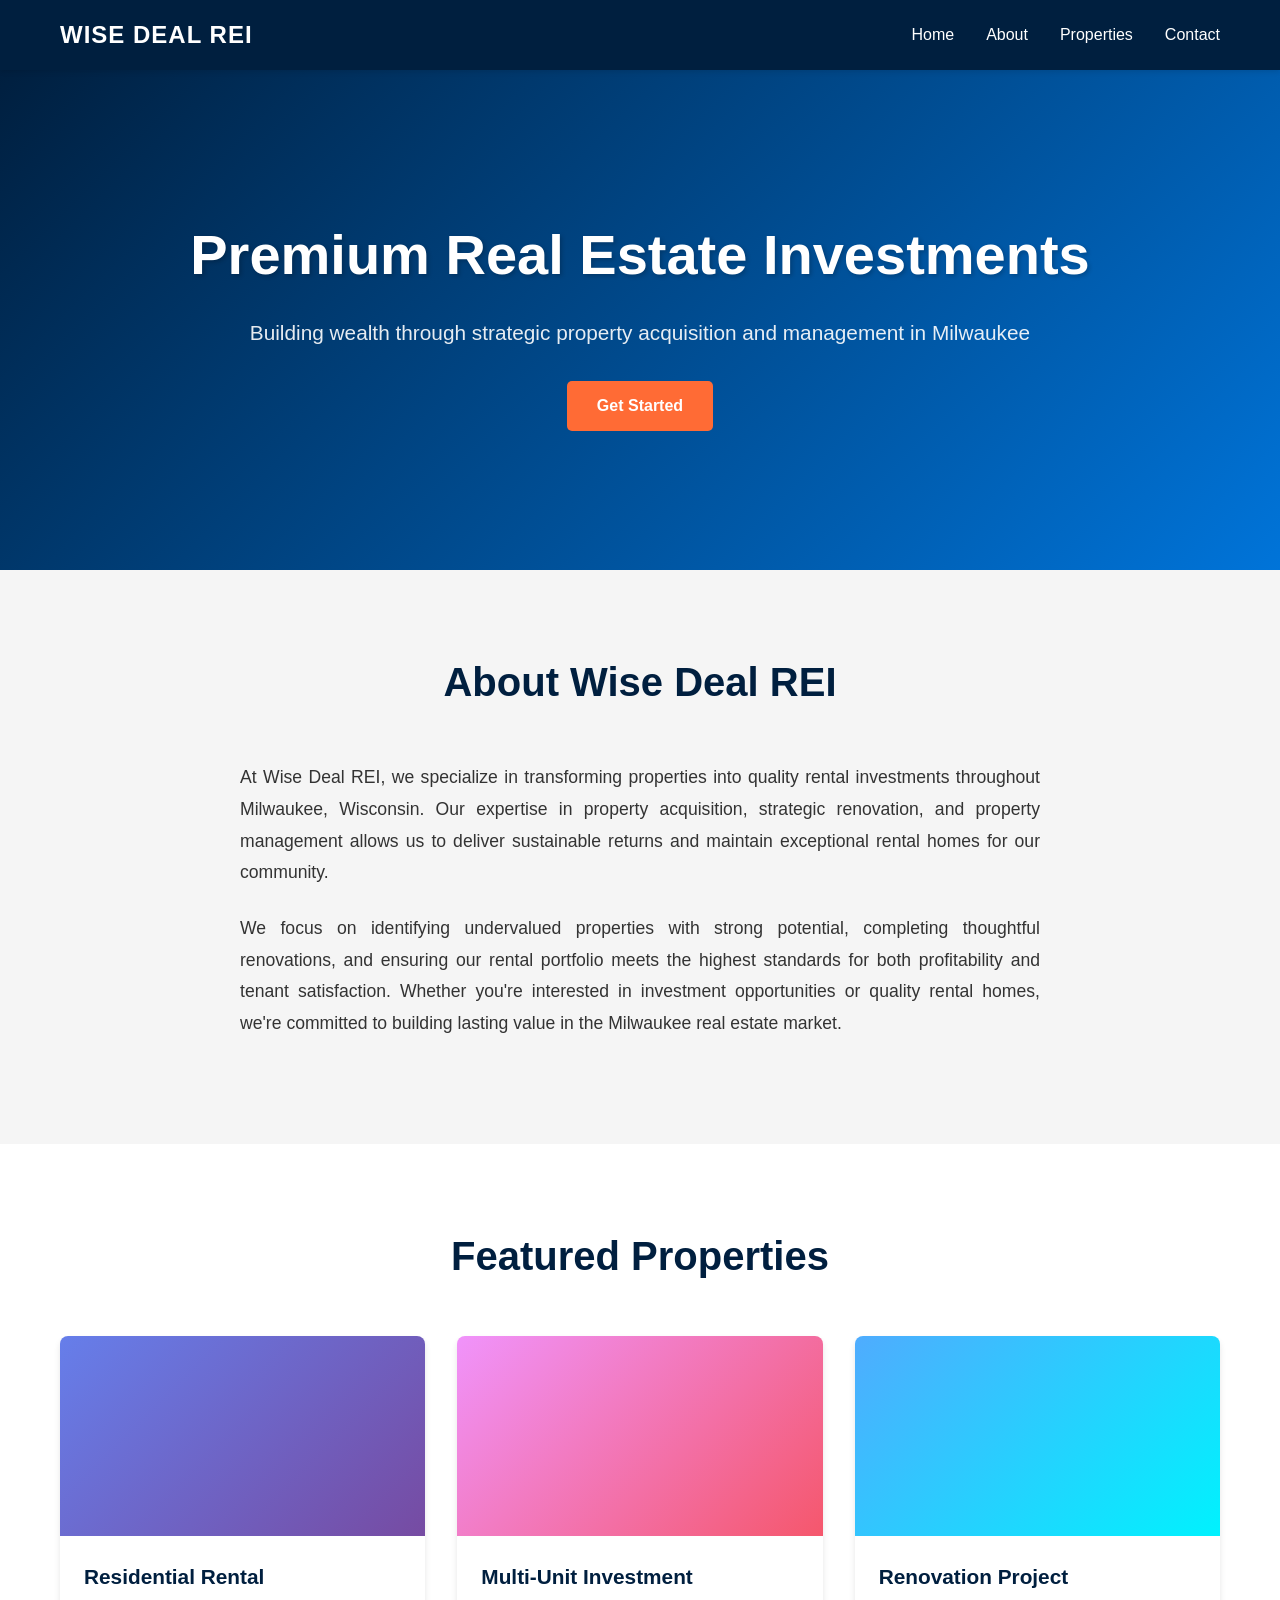
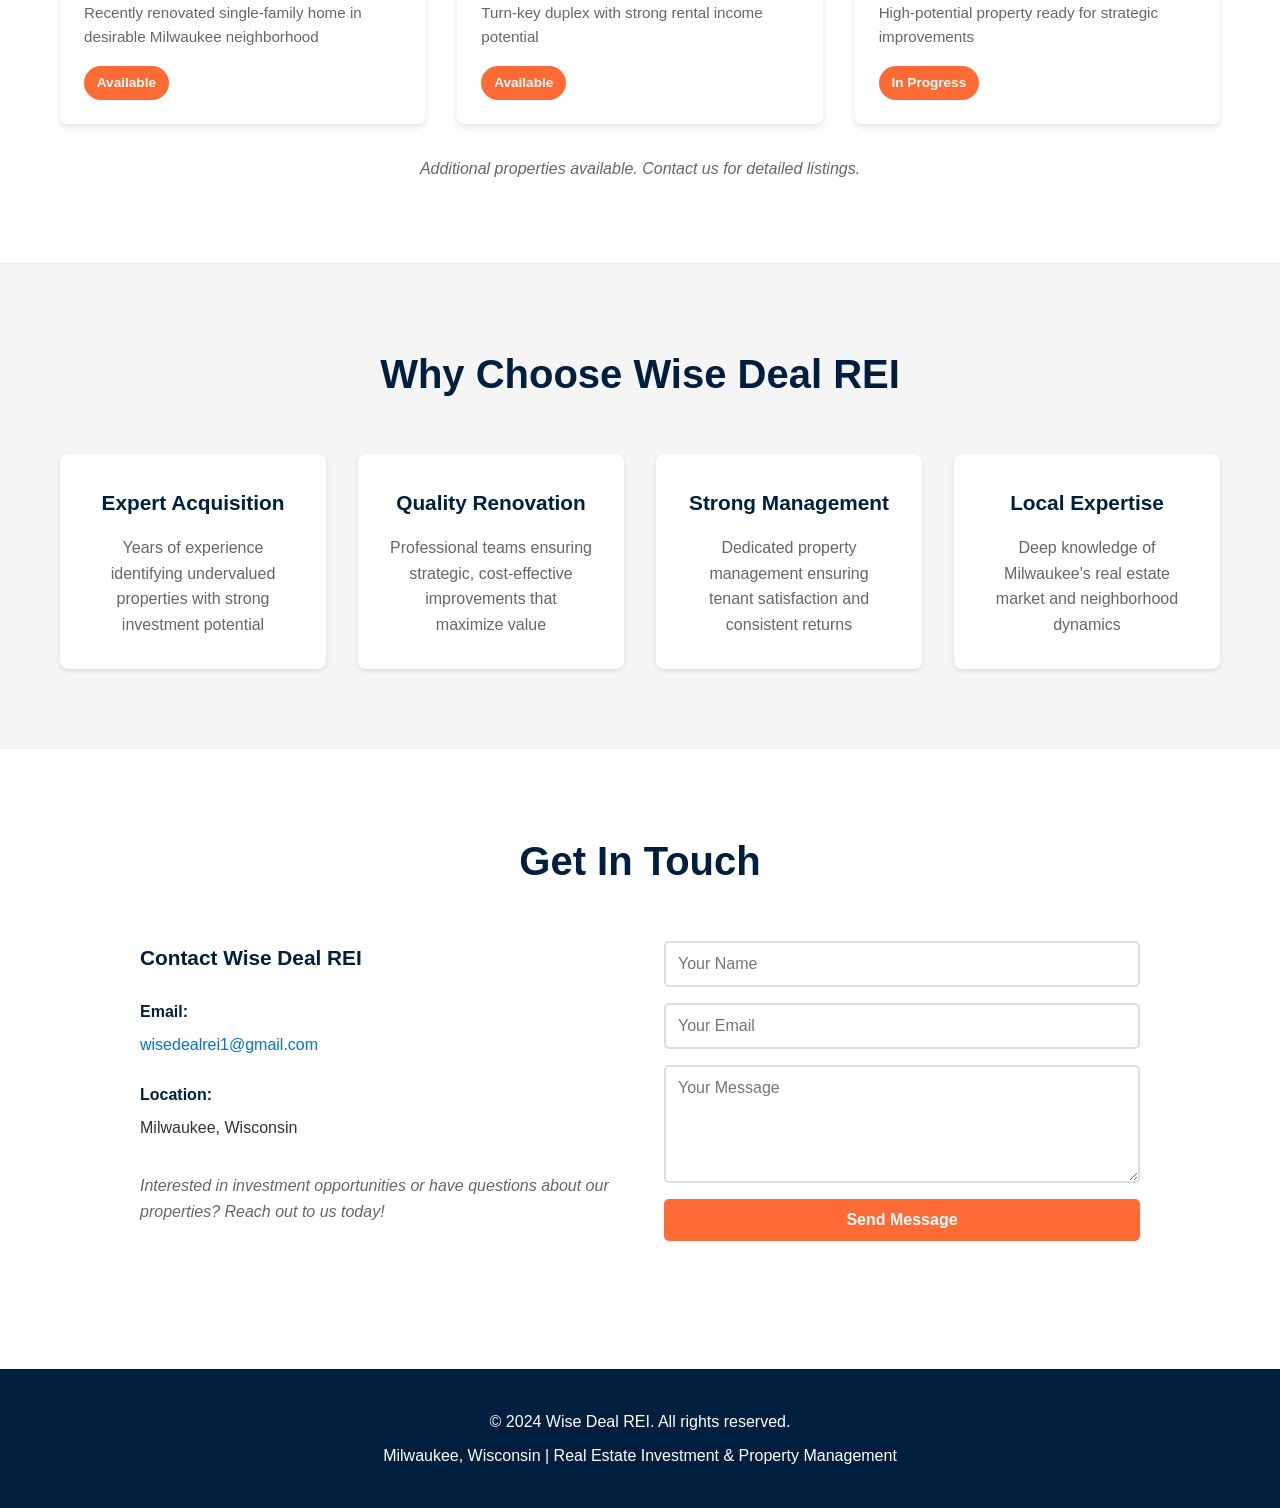
==== index.html @ 5db67309 "Add files via upload" ====
<!DOCTYPE html>
<html lang="en">
<head>
    <meta charset="UTF-8">
    <meta name="viewport" content="width=device-width, initial-scale=1.0">
    <meta name="description" content="Wise Deal REI - Real Estate Investment Properties in Milwaukee, Wisconsin">
    <title>Wise Deal REI | Milwaukee Real Estate Investments</title>
    <link rel="stylesheet" href="styles.css">
</head>
<body>
    <!-- Navigation -->
    <nav class="navbar">
        <div class="container">
            <div class="logo">WISE DEAL REI</div>
            <ul class="nav-links">
                <li><a href="#home">Home</a></li>
                <li><a href="#about">About</a></li>
                <li><a href="#properties">Properties</a></li>
                <li><a href="#contact">Contact</a></li>
            </ul>
        </div>
    </nav>

    <!-- Hero Section -->
    <section id="home" class="hero">
        <div class="hero-content">
            <h1>Premium Real Estate Investments</h1>
            <p>Building wealth through strategic property acquisition and management in Milwaukee</p>
            <a href="#contact" class="btn btn-primary">Get Started</a>
        </div>
    </section>

    <!-- About Section -->
    <section id="about" class="about">
        <div class="container">
            <h2>About Wise Deal REI</h2>
            <div class="about-content">
                <p>At Wise Deal REI, we specialize in transforming properties into quality rental investments throughout Milwaukee, Wisconsin. Our expertise in property acquisition, strategic renovation, and property management allows us to deliver sustainable returns and maintain exceptional rental homes for our community.</p>
                <p>We focus on identifying undervalued properties with strong potential, completing thoughtful renovations, and ensuring our rental portfolio meets the highest standards for both profitability and tenant satisfaction. Whether you're interested in investment opportunities or quality rental homes, we're committed to building lasting value in the Milwaukee real estate market.</p>
            </div>
        </div>
    </section>

    <!-- Properties Section -->
    <section id="properties" class="properties">
        <div class="container">
            <h2>Featured Properties</h2>
            <div class="properties-grid">
                <div class="property-card">
                    <div class="property-image" style="background: linear-gradient(135deg, #667eea 0%, #764ba2 100%);"></div>
                    <h3>Residential Rental</h3>
                    <p>Recently renovated single-family home in desirable Milwaukee neighborhood</p>
                    <span class="property-status">Available</span>
                </div>
                <div class="property-card">
                    <div class="property-image" style="background: linear-gradient(135deg, #f093fb 0%, #f5576c 100%);"></div>
                    <h3>Multi-Unit Investment</h3>
                    <p>Turn-key duplex with strong rental income potential</p>
                    <span class="property-status">Available</span>
                </div>
                <div class="property-card">
                    <div class="property-image" style="background: linear-gradient(135deg, #4facfe 0%, #00f2fe 100%);"></div>
                    <h3>Renovation Project</h3>
                    <p>High-potential property ready for strategic improvements</p>
                    <span class="property-status">In Progress</span>
                </div>
            </div>
            <p class="properties-note">Additional properties available. Contact us for detailed listings.</p>
        </div>
    </section>

    <!-- Why Choose Us -->
    <section class="why-choose">
        <div class="container">
            <h2>Why Choose Wise Deal REI</h2>
            <div class="features-grid">
                <div class="feature">
                    <h3>Expert Acquisition</h3>
                    <p>Years of experience identifying undervalued properties with strong investment potential</p>
                </div>
                <div class="feature">
                    <h3>Quality Renovation</h3>
                    <p>Professional teams ensuring strategic, cost-effective improvements that maximize value</p>
                </div>
                <div class="feature">
                    <h3>Strong Management</h3>
                    <p>Dedicated property management ensuring tenant satisfaction and consistent returns</p>
                </div>
                <div class="feature">
                    <h3>Local Expertise</h3>
                    <p>Deep knowledge of Milwaukee's real estate market and neighborhood dynamics</p>
                </div>
            </div>
        </div>
    </section>

    <!-- Contact Section -->
    <section id="contact" class="contact">
        <div class="container">
            <h2>Get In Touch</h2>
            <div class="contact-content">
                <div class="contact-info">
                    <h3>Contact Wise Deal REI</h3>
                    <div class="info-item">
                        <strong>Email:</strong>
                        <a href="mailto:wisedealrei1@gmail.com">wisedealrei1@gmail.com</a>
                    </div>
                    <div class="info-item">
                        <strong>Location:</strong>
                        <p>Milwaukee, Wisconsin</p>
                    </div>
                    <p class="contact-message">Interested in investment opportunities or have questions about our properties? Reach out to us today!</p>
                </div>
                <form class="contact-form" action="https://formspree.io/f/xlgqzavk" method="POST">
                    <input type="text" name="name" placeholder="Your Name" required>
                    <input type="email" name="email" placeholder="Your Email" required>
                    <textarea name="message" placeholder="Your Message" rows="5" required></textarea>
                    <button type="submit" class="btn btn-primary">Send Message</button>
                </form>
            </div>
        </div>
    </section>

    <!-- Footer -->
    <footer class="footer">
        <div class="container">
            <p>&copy; 2024 Wise Deal REI. All rights reserved.</p>
            <p>Milwaukee, Wisconsin | Real Estate Investment & Property Management</p>
        </div>
    </footer>

</body>
</html>
---- styles.css ----
* {
    margin: 0;
    padding: 0;
    box-sizing: border-box;
}

:root {
    --primary: #001f3f;
    --secondary: #0074d9;
    --accent: #ff6b35;
    --light: #f5f5f5;
    --text: #333;
    --border: #ddd;
}

body {
    font-family: 'Segoe UI', Tahoma, Geneva, Verdana, sans-serif;
    line-height: 1.6;
    color: var(--text);
    background-color: white;
}

.container {
    max-width: 1200px;
    margin: 0 auto;
    padding: 0 20px;
}

/* Navigation */
.navbar {
    background: var(--primary);
    color: white;
    padding: 1rem 0;
    position: sticky;
    top: 0;
    z-index: 100;
    box-shadow: 0 2px 5px rgba(0,0,0,0.1);
}

.navbar .container {
    display: flex;
    justify-content: space-between;
    align-items: center;
}

.logo {
    font-size: 1.5rem;
    font-weight: bold;
    letter-spacing: 1px;
}

.nav-links {
    display: flex;
    list-style: none;
    gap: 2rem;
}

.nav-links a {
    color: white;
    text-decoration: none;
    transition: color 0.3s;
    font-weight: 500;
}

.nav-links a:hover {
    color: var(--accent);
}

/* Hero Section */
.hero {
    background: linear-gradient(135deg, var(--primary) 0%, var(--secondary) 100%);
    color: white;
    padding: 100px 20px;
    text-align: center;
    min-height: 500px;
    display: flex;
    align-items: center;
    justify-content: center;
}

.hero-content h1 {
    font-size: 3.5rem;
    margin-bottom: 1rem;
    text-shadow: 2px 2px 4px rgba(0,0,0,0.2);
}

.hero-content p {
    font-size: 1.3rem;
    margin-bottom: 2rem;
    opacity: 0.9;
}

/* Buttons */
.btn {
    display: inline-block;
    padding: 12px 30px;
    border-radius: 5px;
    text-decoration: none;
    font-weight: 600;
    transition: all 0.3s;
    border: none;
    cursor: pointer;
    font-size: 1rem;
}

.btn-primary {
    background: var(--accent);
    color: white;
}

.btn-primary:hover {
    background: #ff5a20;
    transform: translateY(-2px);
    box-shadow: 0 5px 15px rgba(255, 107, 53, 0.3);
}

/* About Section */
.about {
    padding: 80px 20px;
    background: var(--light);
}

.about h2 {
    text-align: center;
    font-size: 2.5rem;
    margin-bottom: 3rem;
    color: var(--primary);
}

.about-content {
    max-width: 800px;
    margin: 0 auto;
}

.about-content p {
    font-size: 1.1rem;
    margin-bottom: 1.5rem;
    line-height: 1.8;
    text-align: justify;
}

/* Properties Section */
.properties {
    padding: 80px 20px;
}

.properties h2 {
    text-align: center;
    font-size: 2.5rem;
    margin-bottom: 3rem;
    color: var(--primary);
}

.properties-grid {
    display: grid;
    grid-template-columns: repeat(auto-fit, minmax(300px, 1fr));
    gap: 2rem;
    margin-bottom: 2rem;
}

.property-card {
    background: white;
    border-radius: 8px;
    overflow: hidden;
    box-shadow: 0 4px 6px rgba(0,0,0,0.1);
    transition: transform 0.3s, box-shadow 0.3s;
}

.property-card:hover {
    transform: translateY(-5px);
    box-shadow: 0 8px 15px rgba(0,0,0,0.2);
}

.property-image {
    height: 200px;
    background-size: cover;
    background-position: center;
}

.property-card h3 {
    padding: 1.5rem 1.5rem 0.5rem;
    color: var(--primary);
    font-size: 1.3rem;
}

.property-card p {
    padding: 0 1.5rem 1rem;
    color: #666;
    font-size: 0.95rem;
}

.property-status {
    display: inline-block;
    margin: 0 1.5rem 1.5rem;
    padding: 0.4rem 0.8rem;
    background: var(--accent);
    color: white;
    border-radius: 20px;
    font-size: 0.85rem;
    font-weight: 600;
}

.properties-note {
    text-align: center;
    color: #666;
    font-style: italic;
}

/* Why Choose Us */
.why-choose {
    background: var(--light);
    padding: 80px 20px;
}

.why-choose h2 {
    text-align: center;
    font-size: 2.5rem;
    margin-bottom: 3rem;
    color: var(--primary);
}

.features-grid {
    display: grid;
    grid-template-columns: repeat(auto-fit, minmax(250px, 1fr));
    gap: 2rem;
}

.feature {
    background: white;
    padding: 2rem;
    border-radius: 8px;
    box-shadow: 0 2px 4px rgba(0,0,0,0.1);
    text-align: center;
}

.feature h3 {
    color: var(--primary);
    margin-bottom: 1rem;
    font-size: 1.3rem;
}

.feature p {
    color: #666;
    line-height: 1.6;
}

/* Contact Section */
.contact {
    padding: 80px 20px;
}

.contact h2 {
    text-align: center;
    font-size: 2.5rem;
    margin-bottom: 3rem;
    color: var(--primary);
}

.contact-content {
    display: grid;
    grid-template-columns: 1fr 1fr;
    gap: 3rem;
    max-width: 1000px;
    margin: 0 auto;
}

.contact-info h3 {
    color: var(--primary);
    margin-bottom: 1.5rem;
    font-size: 1.3rem;
}

.info-item {
    margin-bottom: 1.5rem;
}

.info-item strong {
    color: var(--primary);
    display: block;
    margin-bottom: 0.5rem;
}

.info-item a {
    color: var(--secondary);
    text-decoration: none;
}

.info-item a:hover {
    text-decoration: underline;
}

.contact-message {
    margin-top: 2rem;
    color: #666;
    font-style: italic;
}

.contact-form {
    display: flex;
    flex-direction: column;
    gap: 1rem;
}

.contact-form input,
.contact-form textarea {
    padding: 12px;
    border: 2px solid var(--border);
    border-radius: 5px;
    font-family: inherit;
    font-size: 1rem;
    transition: border-color 0.3s;
}

.contact-form input:focus,
.contact-form textarea:focus {
    outline: none;
    border-color: var(--secondary);
    box-shadow: 0 0 5px rgba(0, 116, 217, 0.2);
}

/* Footer */
.footer {
    background: var(--primary);
    color: white;
    text-align: center;
    padding: 2rem 20px;
    margin-top: 3rem;
}

.footer p {
    margin: 0.5rem 0;
}

/* Responsive */
@media (max-width: 768px) {
    .nav-links {
        gap: 1rem;
        font-size: 0.9rem;
    }

    .hero-content h1 {
        font-size: 2rem;
    }

    .hero-content p {
        font-size: 1rem;
    }

    .about h2,
    .properties h2,
    .why-choose h2,
    .contact h2 {
        font-size: 1.8rem;
    }

    .contact-content {
        grid-template-columns: 1fr;
    }

    .properties-grid {
        grid-template-columns: 1fr;
    }
}

@media (max-width: 480px) {
    .navbar .container {
        flex-direction: column;
        gap: 1rem;
    }

    .nav-links {
        gap: 0.5rem;
        flex-wrap: wrap;
        justify-content: center;
    }

    .hero {
        padding: 50px 20px;
        min-height: auto;
    }

    .hero-content h1 {
        font-size: 1.5rem;
    }
}
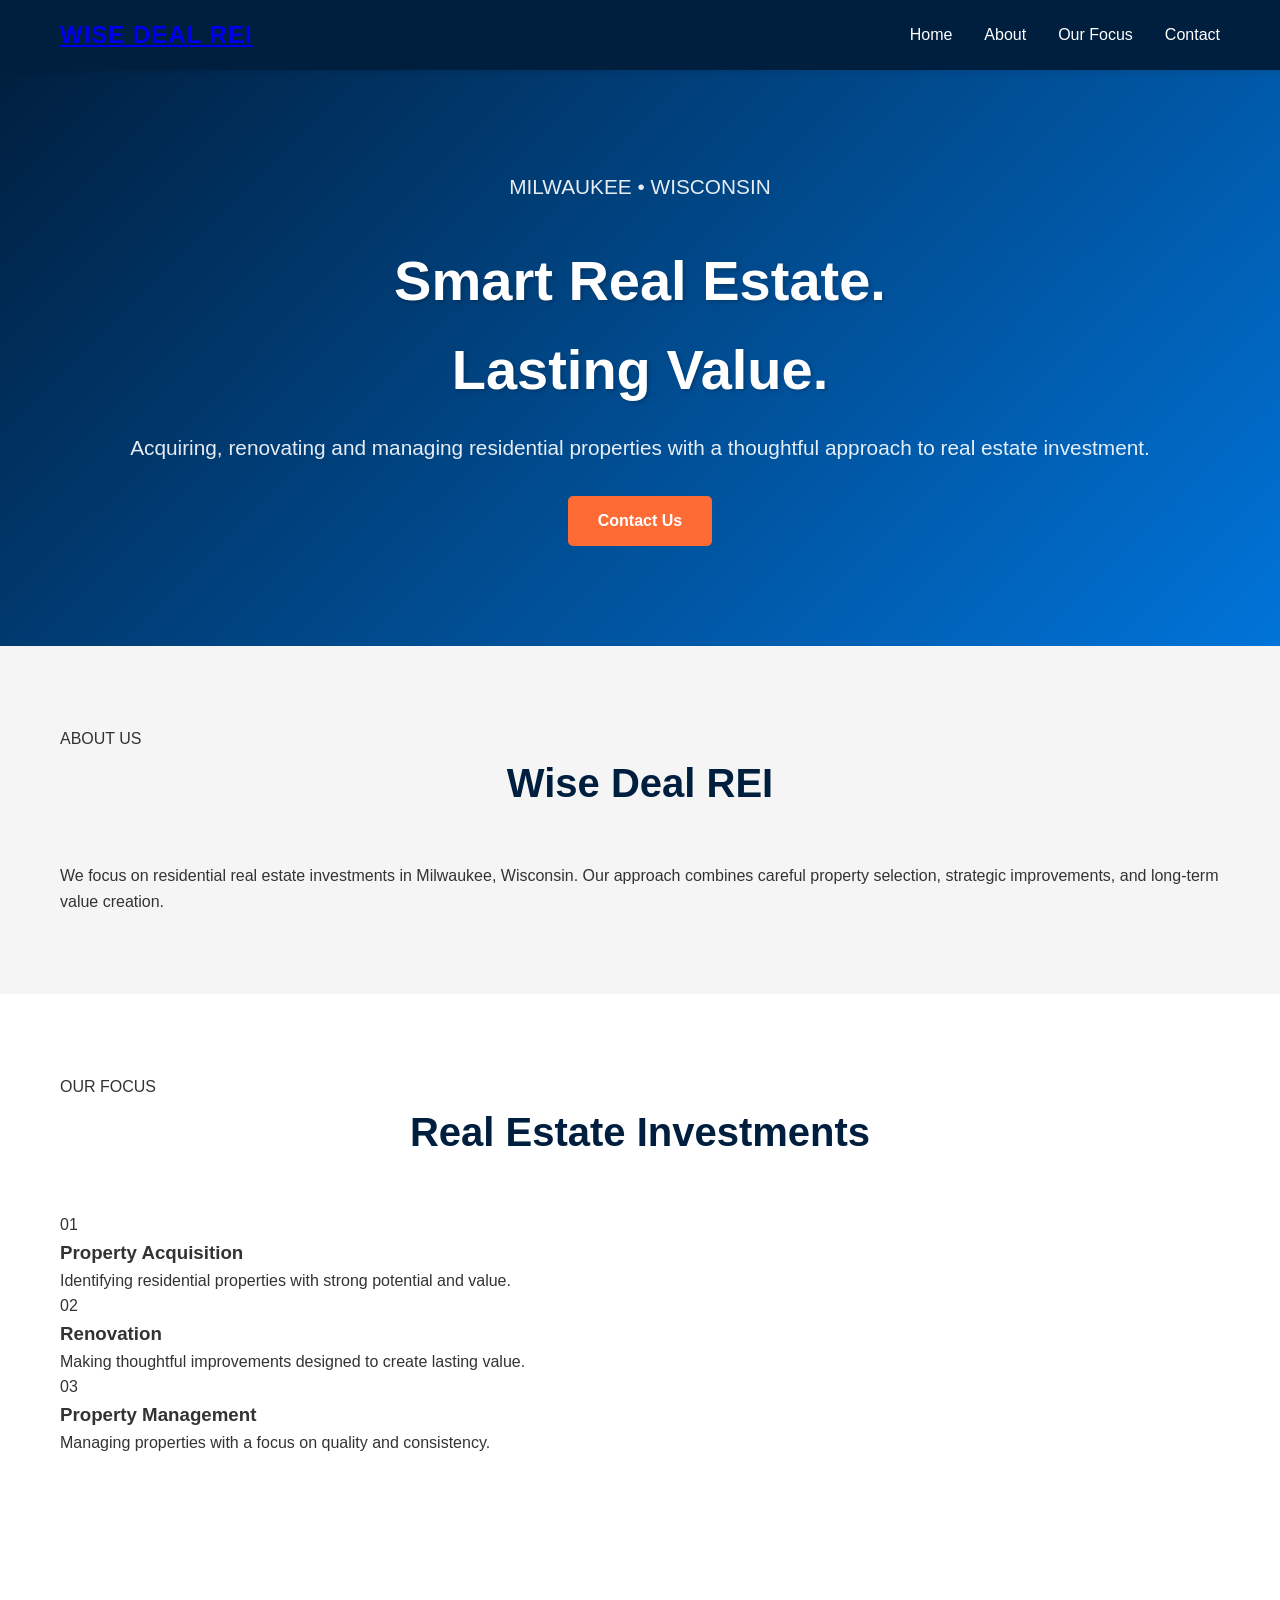
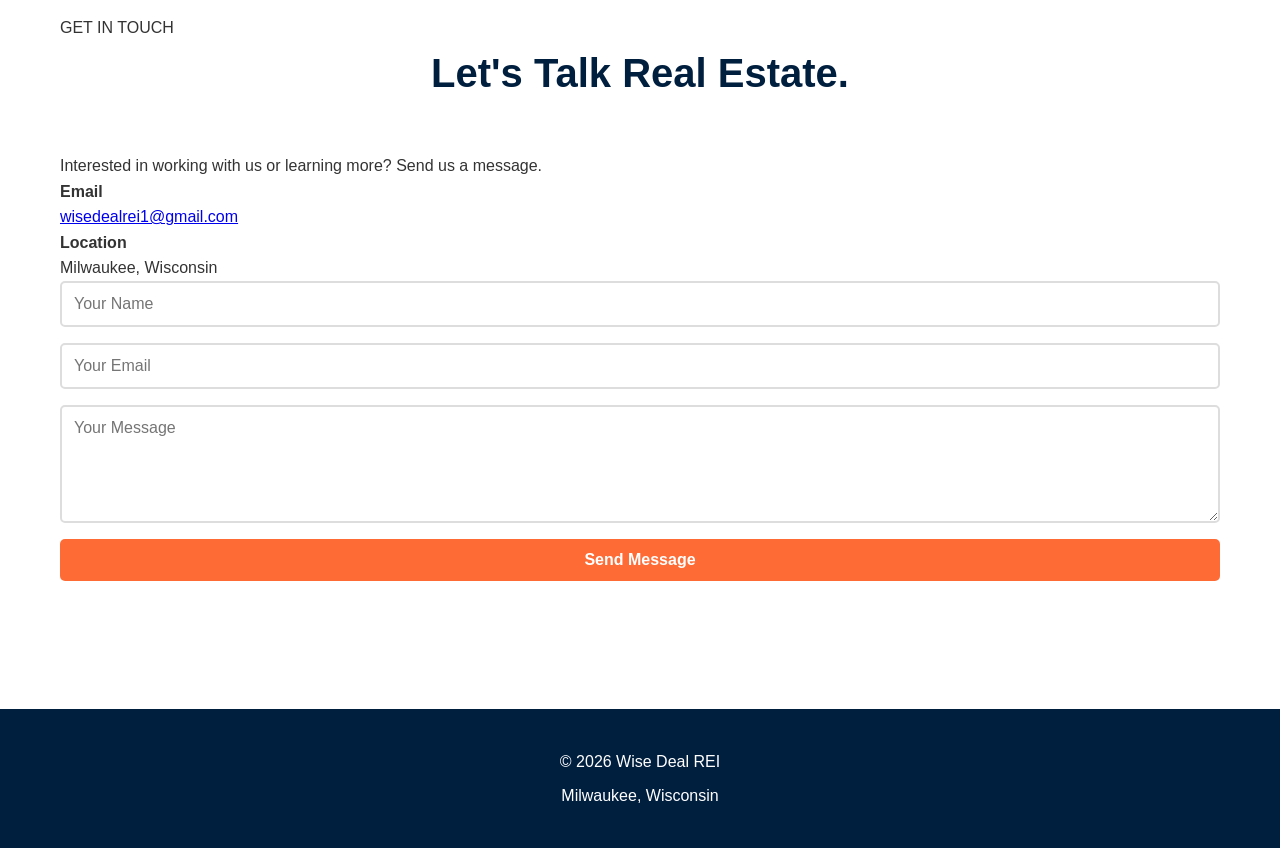
==== commit 684ee802: "Update index.html" ====
--- a/index.html
+++ b/index.html
@@ -1,133 +1,103 @@
+
 <!DOCTYPE html>
 <html lang="en">
 <head>
-    <meta charset="UTF-8">
-    <meta name="viewport" content="width=device-width, initial-scale=1.0">
-    <meta name="description" content="Wise Deal REI - Real Estate Investment Properties in Milwaukee, Wisconsin">
-    <title>Wise Deal REI | Milwaukee Real Estate Investments</title>
-    <link rel="stylesheet" href="styles.css">
+  <meta charset="UTF-8">
+  <meta name="viewport" content="width=device-width, initial-scale=1.0">
+  <meta name="description" content="Wise Deal REI - Residential real estate investment in Milwaukee, Wisconsin.">
+  <title>Wise Deal REI | Milwaukee Real Estate</title>
+  <link rel="stylesheet" href="styles.css">
 </head>
 <body>
-    <!-- Navigation -->
-    <nav class="navbar">
-        <div class="container">
-            <div class="logo">WISE DEAL REI</div>
-            <ul class="nav-links">
-                <li><a href="#home">Home</a></li>
-                <li><a href="#about">About</a></li>
-                <li><a href="#properties">Properties</a></li>
-                <li><a href="#contact">Contact</a></li>
-            </ul>
-        </div>
-    </nav>
 
-    <!-- Hero Section -->
-    <section id="home" class="hero">
-        <div class="hero-content">
-            <h1>Premium Real Estate Investments</h1>
-            <p>Building wealth through strategic property acquisition and management in Milwaukee</p>
-            <a href="#contact" class="btn btn-primary">Get Started</a>
-        </div>
-    </section>
+<nav class="navbar">
+  <div class="container nav-container">
+    <a class="logo" href="#home">WISE DEAL <span>REI</span></a>
+    <ul class="nav-links">
+      <li><a href="#home">Home</a></li>
+      <li><a href="#about">About</a></li>
+      <li><a href="#properties">Our Focus</a></li>
+      <li><a href="#contact">Contact</a></li>
+    </ul>
+  </div>
+</nav>
 
-    <!-- About Section -->
-    <section id="about" class="about">
-        <div class="container">
-            <h2>About Wise Deal REI</h2>
-            <div class="about-content">
-                <p>At Wise Deal REI, we specialize in transforming properties into quality rental investments throughout Milwaukee, Wisconsin. Our expertise in property acquisition, strategic renovation, and property management allows us to deliver sustainable returns and maintain exceptional rental homes for our community.</p>
-                <p>We focus on identifying undervalued properties with strong potential, completing thoughtful renovations, and ensuring our rental portfolio meets the highest standards for both profitability and tenant satisfaction. Whether you're interested in investment opportunities or quality rental homes, we're committed to building lasting value in the Milwaukee real estate market.</p>
-            </div>
-        </div>
-    </section>
+<section id="home" class="hero">
+  <div class="hero-content">
+    <p class="eyebrow">MILWAUKEE • WISCONSIN</p>
+    <h1>Smart Real Estate.<br><span>Lasting Value.</span></h1>
+    <p class="hero-text">
+      Acquiring, renovating and managing residential properties with a thoughtful approach to real estate investment.
+    </p>
+    <a href="#contact" class="btn btn-primary">Contact Us</a>
+  </div>
+</section>
 
-    <!-- Properties Section -->
-    <section id="properties" class="properties">
-        <div class="container">
-            <h2>Featured Properties</h2>
-            <div class="properties-grid">
-                <div class="property-card">
-                    <div class="property-image" style="background: linear-gradient(135deg, #667eea 0%, #764ba2 100%);"></div>
-                    <h3>Residential Rental</h3>
-                    <p>Recently renovated single-family home in desirable Milwaukee neighborhood</p>
-                    <span class="property-status">Available</span>
-                </div>
-                <div class="property-card">
-                    <div class="property-image" style="background: linear-gradient(135deg, #f093fb 0%, #f5576c 100%);"></div>
-                    <h3>Multi-Unit Investment</h3>
-                    <p>Turn-key duplex with strong rental income potential</p>
-                    <span class="property-status">Available</span>
-                </div>
-                <div class="property-card">
-                    <div class="property-image" style="background: linear-gradient(135deg, #4facfe 0%, #00f2fe 100%);"></div>
-                    <h3>Renovation Project</h3>
-                    <p>High-potential property ready for strategic improvements</p>
-                    <span class="property-status">In Progress</span>
-                </div>
-            </div>
-            <p class="properties-note">Additional properties available. Contact us for detailed listings.</p>
-        </div>
-    </section>
+<section id="about" class="about">
+  <div class="container narrow">
+    <p class="section-label">ABOUT US</p>
+    <h2>Wise Deal REI</h2>
+    <p>
+      We focus on residential real estate investments in Milwaukee, Wisconsin.
+      Our approach combines careful property selection, strategic improvements,
+      and long-term value creation.
+    </p>
+  </div>
+</section>
 
-    <!-- Why Choose Us -->
-    <section class="why-choose">
-        <div class="container">
-            <h2>Why Choose Wise Deal REI</h2>
-            <div class="features-grid">
-                <div class="feature">
-                    <h3>Expert Acquisition</h3>
-                    <p>Years of experience identifying undervalued properties with strong investment potential</p>
-                </div>
-                <div class="feature">
-                    <h3>Quality Renovation</h3>
-                    <p>Professional teams ensuring strategic, cost-effective improvements that maximize value</p>
-                </div>
-                <div class="feature">
-                    <h3>Strong Management</h3>
-                    <p>Dedicated property management ensuring tenant satisfaction and consistent returns</p>
-                </div>
-                <div class="feature">
-                    <h3>Local Expertise</h3>
-                    <p>Deep knowledge of Milwaukee's real estate market and neighborhood dynamics</p>
-                </div>
-            </div>
-        </div>
-    </section>
+<section id="properties" class="properties">
+  <div class="container">
+    <p class="section-label">OUR FOCUS</p>
+    <h2>Real Estate Investments</h2>
+    <div class="simple-grid">
+      <div class="simple-card">
+        <div class="card-number">01</div>
+        <h3>Property Acquisition</h3>
+        <p>Identifying residential properties with strong potential and value.</p>
+      </div>
+      <div class="simple-card">
+        <div class="card-number">02</div>
+        <h3>Renovation</h3>
+        <p>Making thoughtful improvements designed to create lasting value.</p>
+      </div>
+      <div class="simple-card">
+        <div class="card-number">03</div>
+        <h3>Property Management</h3>
+        <p>Managing properties with a focus on quality and consistency.</p>
+      </div>
+    </div>
+  </div>
+</section>
 
-    <!-- Contact Section -->
-    <section id="contact" class="contact">
-        <div class="container">
-            <h2>Get In Touch</h2>
-            <div class="contact-content">
-                <div class="contact-info">
-                    <h3>Contact Wise Deal REI</h3>
-                    <div class="info-item">
-                        <strong>Email:</strong>
-                        <a href="mailto:wisedealrei1@gmail.com">wisedealrei1@gmail.com</a>
-                    </div>
-                    <div class="info-item">
-                        <strong>Location:</strong>
-                        <p>Milwaukee, Wisconsin</p>
-                    </div>
-                    <p class="contact-message">Interested in investment opportunities or have questions about our properties? Reach out to us today!</p>
-                </div>
-                <form class="contact-form" action="https://formspree.io/f/xlgqzavk" method="POST">
-                    <input type="text" name="name" placeholder="Your Name" required>
-                    <input type="email" name="email" placeholder="Your Email" required>
-                    <textarea name="message" placeholder="Your Message" rows="5" required></textarea>
-                    <button type="submit" class="btn btn-primary">Send Message</button>
-                </form>
-            </div>
-        </div>
-    </section>
+<section id="contact" class="contact">
+  <div class="container contact-container">
+    <div class="contact-copy">
+      <p class="section-label">GET IN TOUCH</p>
+      <h2>Let's Talk Real Estate.</h2>
+      <p>Interested in working with us or learning more? Send us a message.</p>
+      <div class="contact-details">
+        <p><strong>Email</strong><br>
+          <a href="mailto:wisedealrei1@gmail.com">wisedealrei1@gmail.com</a>
+        </p>
+        <p><strong>Location</strong><br>Milwaukee, Wisconsin</p>
+      </div>
+    </div>
 
-    <!-- Footer -->
-    <footer class="footer">
-        <div class="container">
-            <p>&copy; 2024 Wise Deal REI. All rights reserved.</p>
-            <p>Milwaukee, Wisconsin | Real Estate Investment & Property Management</p>
-        </div>
-    </footer>
+    <form class="contact-form" action="https://formspree.io/f/xlgqzavk" method="POST">
+      <input type="text" name="name" placeholder="Your Name" required>
+      <input type="email" name="email" placeholder="Your Email" required>
+      <textarea name="message" placeholder="Your Message" rows="5" required></textarea>
+      <button type="submit" class="btn btn-primary">Send Message</button>
+    </form>
+  </div>
+</section>
+
+<footer class="footer">
+  <div class="container">
+    <p>© 2026 Wise Deal REI</p>
+    <p>Milwaukee, Wisconsin</p>
+  </div>
+</footer>
 
 </body>
 </html>
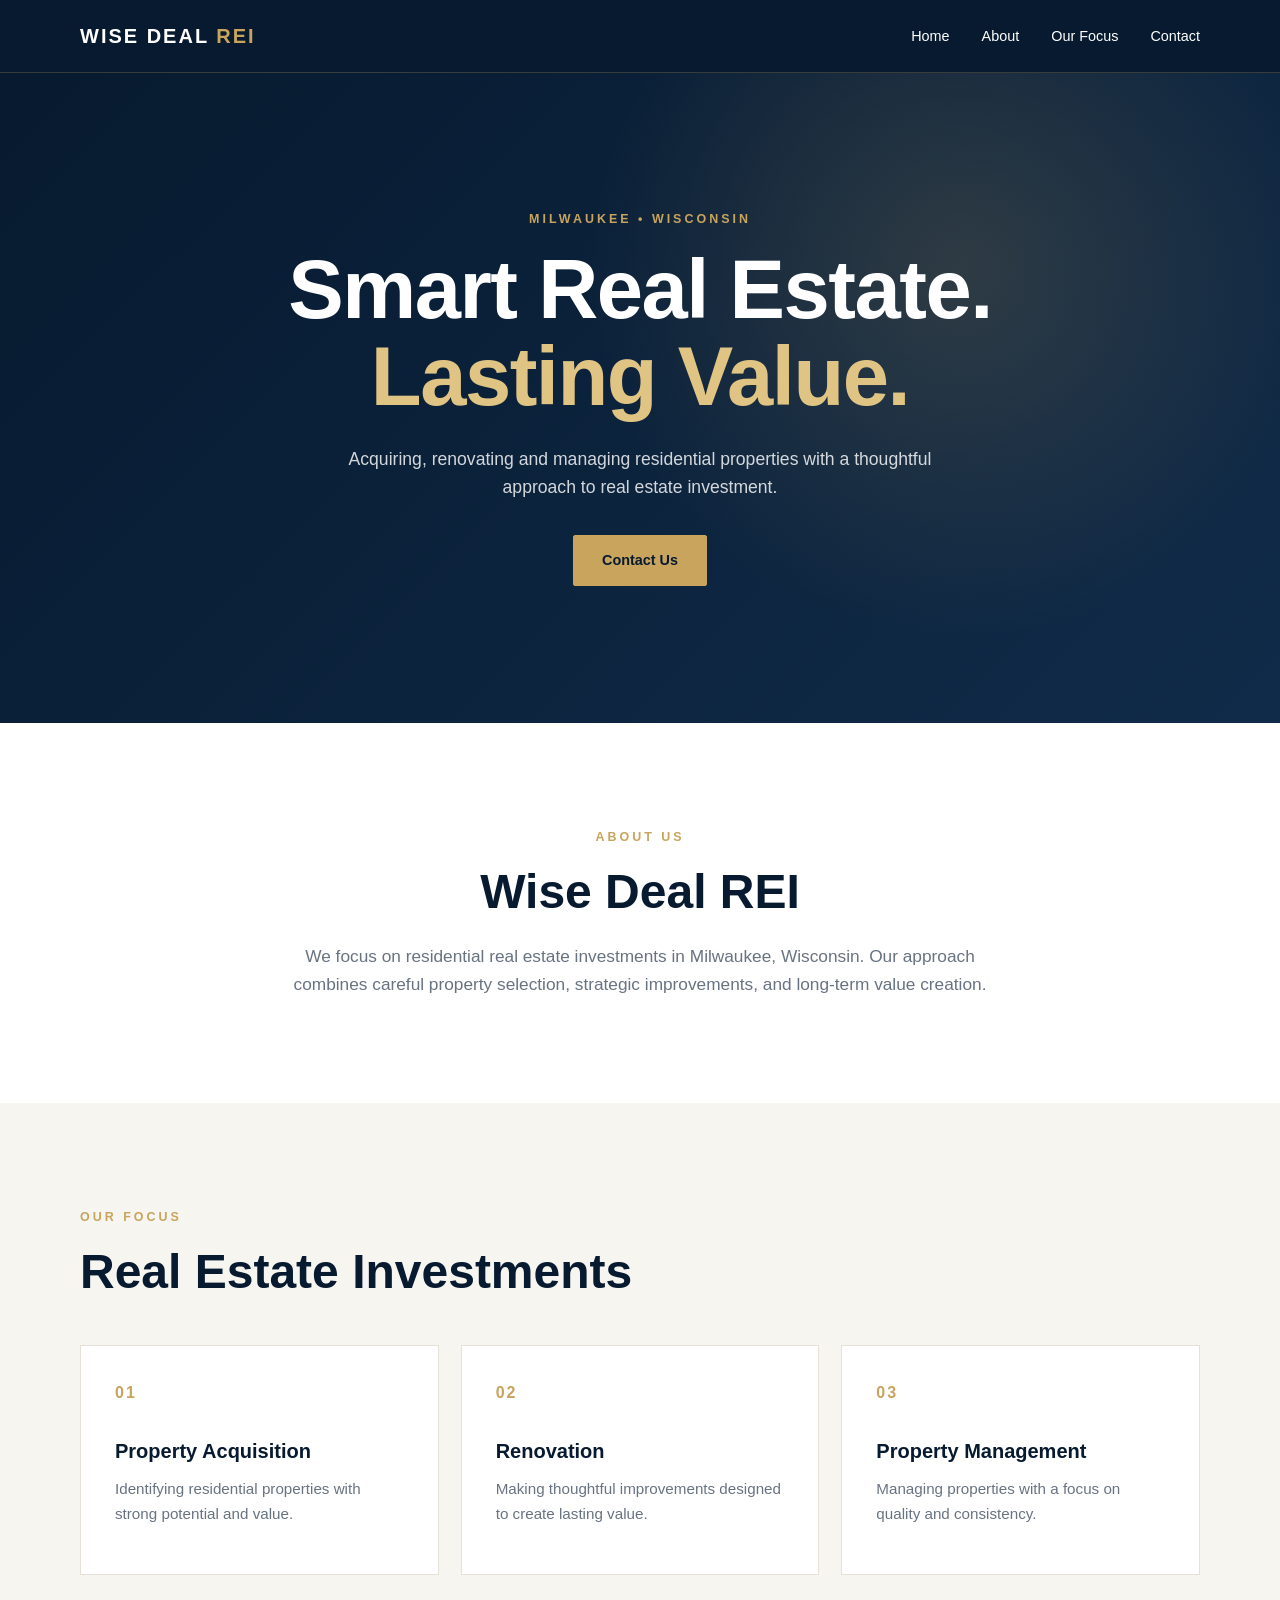
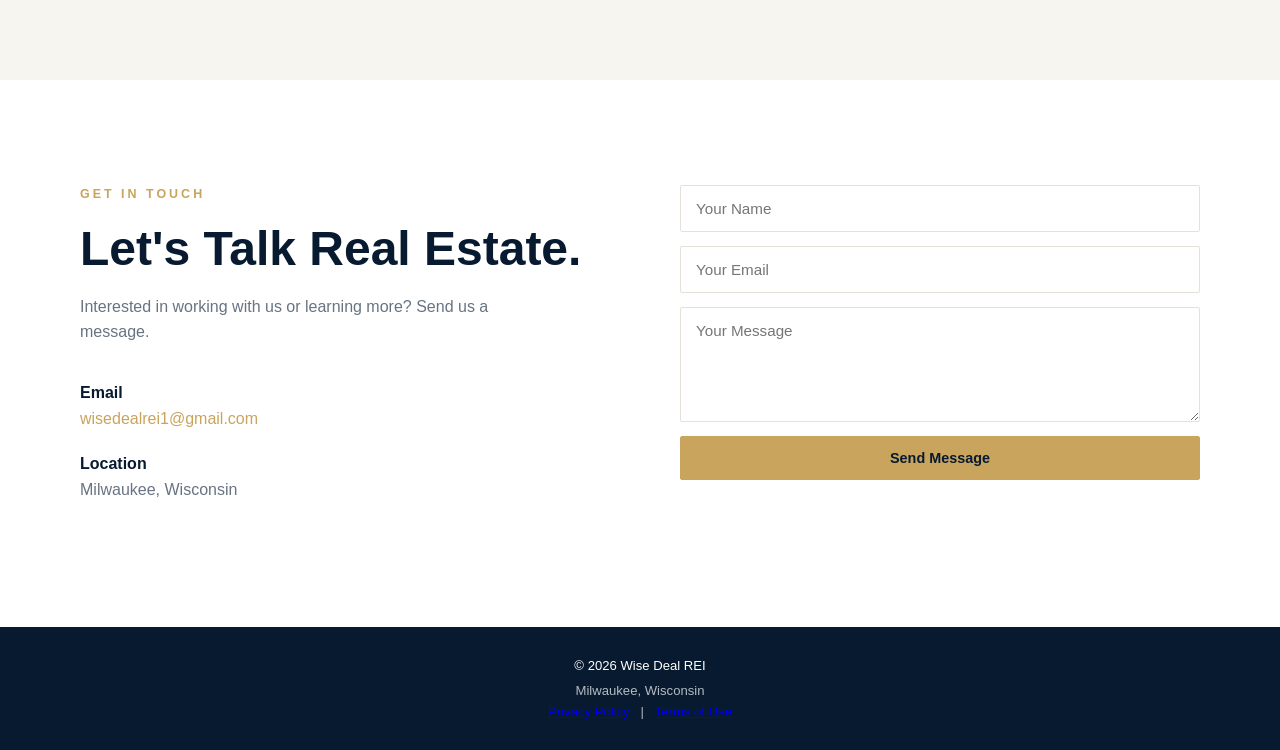
==== commit e88407d5: "Update index.html" ====
--- a/index.html
+++ b/index.html
@@ -1,4 +1,3 @@
-
 <!DOCTYPE html>
 <html lang="en">
 <head>
@@ -50,36 +49,47 @@
     <p class="section-label">OUR FOCUS</p>
     <h2>Real Estate Investments</h2>
     <div class="simple-grid">
+
       <div class="simple-card">
         <div class="card-number">01</div>
         <h3>Property Acquisition</h3>
         <p>Identifying residential properties with strong potential and value.</p>
       </div>
+
       <div class="simple-card">
         <div class="card-number">02</div>
         <h3>Renovation</h3>
         <p>Making thoughtful improvements designed to create lasting value.</p>
       </div>
+
       <div class="simple-card">
         <div class="card-number">03</div>
         <h3>Property Management</h3>
         <p>Managing properties with a focus on quality and consistency.</p>
       </div>
+
     </div>
   </div>
 </section>
 
 <section id="contact" class="contact">
   <div class="container contact-container">
+
     <div class="contact-copy">
       <p class="section-label">GET IN TOUCH</p>
       <h2>Let's Talk Real Estate.</h2>
       <p>Interested in working with us or learning more? Send us a message.</p>
+
       <div class="contact-details">
-        <p><strong>Email</strong><br>
+        <p>
+          <strong>Email</strong><br>
           <a href="mailto:wisedealrei1@gmail.com">wisedealrei1@gmail.com</a>
         </p>
-        <p><strong>Location</strong><br>Milwaukee, Wisconsin</p>
+
+        <p>
+          <strong>Location</strong><br>
+          Milwaukee, Wisconsin
+        </p>
       </div>
     </div>
 
@@ -89,6 +99,7 @@
       <textarea name="message" placeholder="Your Message" rows="5" required></textarea>
       <button type="submit" class="btn btn-primary">Send Message</button>
     </form>
+
   </div>
 </section>
 
@@ -96,6 +107,11 @@
   <div class="container">
     <p>© 2026 Wise Deal REI</p>
     <p>Milwaukee, Wisconsin</p>
+    <p>
+      <a href="privacy.html">Privacy Policy</a>
+      &nbsp; | &nbsp;
+      <a href="terms.html">Terms of Use</a>
+    </p>
   </div>
 </footer>
 
--- a/styles.css
+++ b/styles.css
@@ -1,385 +1,291 @@
 * {
-    margin: 0;
-    padding: 0;
-    box-sizing: border-box;
+  margin: 0;
+  padding: 0;
+  box-sizing: border-box;
 }
 
 :root {
-    --primary: #001f3f;
-    --secondary: #0074d9;
-    --accent: #ff6b35;
-    --light: #f5f5f5;
-    --text: #333;
-    --border: #ddd;
-}
+  --navy: #071a2f;
+  --navy-light: #102b49;
+  --gold: #c8a45d;
+  --gold-light: #dfc483;
+  --white: #ffffff;
+  --cream: #f7f5f0;
+  --text: #26313d;
+  --muted: #687382;
+  --border: #e5e1d8;
+}
+
+html { scroll-behavior: smooth; }
 
 body {
-    font-family: 'Segoe UI', Tahoma, Geneva, Verdana, sans-serif;
-    line-height: 1.6;
-    color: var(--text);
-    background-color: white;
+  font-family: "Segoe UI", Tahoma, Geneva, Verdana, sans-serif;
+  color: var(--text);
+  background: var(--white);
+  line-height: 1.6;
 }
 
 .container {
-    max-width: 1200px;
-    margin: 0 auto;
-    padding: 0 20px;
-}
-
-/* Navigation */
+  width: min(1120px, calc(100% - 40px));
+  margin: 0 auto;
+}
+
+.narrow { max-width: 820px; }
+
 .navbar {
-    background: var(--primary);
-    color: white;
-    padding: 1rem 0;
-    position: sticky;
-    top: 0;
-    z-index: 100;
-    box-shadow: 0 2px 5px rgba(0,0,0,0.1);
-}
-
-.navbar .container {
-    display: flex;
-    justify-content: space-between;
-    align-items: center;
+  background: var(--navy);
+  color: var(--white);
+  padding: 20px 0;
+  position: sticky;
+  top: 0;
+  z-index: 100;
+  border-bottom: 1px solid rgba(200,164,93,.25);
+}
+
+.nav-container {
+  display: flex;
+  justify-content: space-between;
+  align-items: center;
 }
 
 .logo {
-    font-size: 1.5rem;
-    font-weight: bold;
-    letter-spacing: 1px;
-}
+  color: var(--white);
+  text-decoration: none;
+  font-size: 1.25rem;
+  font-weight: 700;
+  letter-spacing: 2px;
+}
+
+.logo span { color: var(--gold); }
 
 .nav-links {
-    display: flex;
-    list-style: none;
-    gap: 2rem;
+  display: flex;
+  list-style: none;
+  gap: 32px;
 }
 
 .nav-links a {
-    color: white;
-    text-decoration: none;
-    transition: color 0.3s;
-    font-weight: 500;
-}
-
-.nav-links a:hover {
-    color: var(--accent);
-}
-
-/* Hero Section */
+  color: var(--white);
+  text-decoration: none;
+  font-size: .9rem;
+  transition: color .25s ease;
+}
+
+.nav-links a:hover { color: var(--gold-light); }
+
 .hero {
-    background: linear-gradient(135deg, var(--primary) 0%, var(--secondary) 100%);
-    color: white;
-    padding: 100px 20px;
-    text-align: center;
-    min-height: 500px;
-    display: flex;
-    align-items: center;
+  min-height: 650px;
+  display: flex;
+  align-items: center;
+  background:
+    radial-gradient(circle at 75% 30%, rgba(200,164,93,.18), transparent 35%),
+    linear-gradient(135deg, var(--navy), var(--navy-light));
+  color: var(--white);
+  text-align: center;
+  padding: 90px 20px;
+}
+
+.hero-content {
+  max-width: 820px;
+  margin: 0 auto;
+}
+
+.eyebrow, .section-label {
+  color: var(--gold);
+  font-size: .78rem;
+  font-weight: 700;
+  letter-spacing: 3px;
+  margin-bottom: 16px;
+}
+
+.hero h1 {
+  font-size: clamp(2.7rem, 7vw, 5.2rem);
+  line-height: 1.05;
+  font-weight: 600;
+  letter-spacing: -1.5px;
+  margin-bottom: 24px;
+}
+
+.hero h1 span { color: var(--gold-light); }
+
+.hero-text {
+  max-width: 650px;
+  margin: 0 auto 34px;
+  font-size: 1.1rem;
+  color: rgba(255,255,255,.82);
+}
+
+.btn {
+  display: inline-block;
+  padding: 13px 28px;
+  border-radius: 2px;
+  text-decoration: none;
+  font-weight: 700;
+  font-size: .9rem;
+  border: 1px solid var(--gold);
+  cursor: pointer;
+  transition: all .25s ease;
+}
+
+.btn-primary {
+  background: var(--gold);
+  color: var(--navy);
+}
+
+.btn-primary:hover {
+  background: var(--gold-light);
+  border-color: var(--gold-light);
+  transform: translateY(-1px);
+}
+
+.about {
+  padding: 105px 20px;
+  text-align: center;
+}
+
+.about h2, .properties h2, .contact h2 {
+  color: var(--navy);
+  font-size: clamp(2rem, 4vw, 3rem);
+  line-height: 1.15;
+  margin-bottom: 24px;
+  font-weight: 600;
+}
+
+.about > .container > p:last-child {
+  color: var(--muted);
+  font-size: 1.08rem;
+  max-width: 720px;
+  margin: 0 auto;
+}
+
+.properties {
+  background: var(--cream);
+  padding: 105px 20px;
+}
+
+.simple-grid {
+  display: grid;
+  grid-template-columns: repeat(3, 1fr);
+  gap: 22px;
+  margin-top: 45px;
+}
+
+.simple-card {
+  background: var(--white);
+  padding: 34px;
+  border: 1px solid var(--border);
+  min-height: 230px;
+  transition: transform .25s ease, box-shadow .25s ease;
+}
+
+.simple-card:hover {
+  transform: translateY(-4px);
+  box-shadow: 0 12px 30px rgba(7,26,47,.08);
+}
+
+.card-number {
+  color: var(--gold);
+  font-weight: 700;
+  letter-spacing: 2px;
+  margin-bottom: 30px;
+}
+
+.simple-card h3 {
+  color: var(--navy);
+  font-size: 1.25rem;
+  margin-bottom: 10px;
+}
+
+.simple-card p { color: var(--muted); font-size: .95rem; }
+
+.contact { padding: 105px 20px; }
+
+.contact-container {
+  display: grid;
+  grid-template-columns: 1fr 1fr;
+  gap: 80px;
+  align-items: start;
+}
+
+.contact-copy h2 { margin-bottom: 18px; }
+
+.contact-copy > p:not(.section-label) {
+  color: var(--muted);
+  max-width: 450px;
+}
+
+.contact-details { margin-top: 35px; }
+
+.contact-details p {
+  margin-bottom: 20px;
+  color: var(--muted);
+}
+
+.contact-details strong { color: var(--navy); }
+
+.contact-details a {
+  color: var(--gold);
+  text-decoration: none;
+}
+
+.contact-form {
+  display: flex;
+  flex-direction: column;
+  gap: 14px;
+}
+
+.contact-form input, .contact-form textarea {
+  width: 100%;
+  padding: 14px 15px;
+  border: 1px solid var(--border);
+  border-radius: 2px;
+  font-family: inherit;
+  font-size: .95rem;
+  color: var(--text);
+  background: #fff;
+}
+
+.contact-form input:focus, .contact-form textarea:focus {
+  outline: none;
+  border-color: var(--gold);
+}
+
+.contact-form textarea { resize: vertical; }
+
+.footer {
+  background: var(--navy);
+  color: rgba(255,255,255,.7);
+  text-align: center;
+  padding: 28px 20px;
+  font-size: .82rem;
+}
+
+.footer p:first-child {
+  color: var(--white);
+  margin-bottom: 4px;
+}
+
+@media (max-width: 760px) {
+  .nav-container {
+    flex-direction: column;
+    gap: 14px;
+  }
+
+  .nav-links {
+    gap: 18px;
+    flex-wrap: wrap;
     justify-content: center;
-}
-
-.hero-content h1 {
-    font-size: 3.5rem;
-    margin-bottom: 1rem;
-    text-shadow: 2px 2px 4px rgba(0,0,0,0.2);
-}
-
-.hero-content p {
-    font-size: 1.3rem;
-    margin-bottom: 2rem;
-    opacity: 0.9;
-}
-
-/* Buttons */
-.btn {
-    display: inline-block;
-    padding: 12px 30px;
-    border-radius: 5px;
-    text-decoration: none;
-    font-weight: 600;
-    transition: all 0.3s;
-    border: none;
-    cursor: pointer;
-    font-size: 1rem;
-}
-
-.btn-primary {
-    background: var(--accent);
-    color: white;
-}
-
-.btn-primary:hover {
-    background: #ff5a20;
-    transform: translateY(-2px);
-    box-shadow: 0 5px 15px rgba(255, 107, 53, 0.3);
-}
-
-/* About Section */
-.about {
-    padding: 80px 20px;
-    background: var(--light);
-}
-
-.about h2 {
-    text-align: center;
-    font-size: 2.5rem;
-    margin-bottom: 3rem;
-    color: var(--primary);
-}
-
-.about-content {
-    max-width: 800px;
-    margin: 0 auto;
-}
-
-.about-content p {
-    font-size: 1.1rem;
-    margin-bottom: 1.5rem;
-    line-height: 1.8;
-    text-align: justify;
-}
-
-/* Properties Section */
-.properties {
-    padding: 80px 20px;
-}
-
-.properties h2 {
-    text-align: center;
-    font-size: 2.5rem;
-    margin-bottom: 3rem;
-    color: var(--primary);
-}
-
-.properties-grid {
-    display: grid;
-    grid-template-columns: repeat(auto-fit, minmax(300px, 1fr));
-    gap: 2rem;
-    margin-bottom: 2rem;
-}
-
-.property-card {
-    background: white;
-    border-radius: 8px;
-    overflow: hidden;
-    box-shadow: 0 4px 6px rgba(0,0,0,0.1);
-    transition: transform 0.3s, box-shadow 0.3s;
-}
-
-.property-card:hover {
-    transform: translateY(-5px);
-    box-shadow: 0 8px 15px rgba(0,0,0,0.2);
-}
-
-.property-image {
-    height: 200px;
-    background-size: cover;
-    background-position: center;
-}
-
-.property-card h3 {
-    padding: 1.5rem 1.5rem 0.5rem;
-    color: var(--primary);
-    font-size: 1.3rem;
-}
-
-.property-card p {
-    padding: 0 1.5rem 1rem;
-    color: #666;
-    font-size: 0.95rem;
-}
-
-.property-status {
-    display: inline-block;
-    margin: 0 1.5rem 1.5rem;
-    padding: 0.4rem 0.8rem;
-    background: var(--accent);
-    color: white;
-    border-radius: 20px;
-    font-size: 0.85rem;
-    font-weight: 600;
-}
-
-.properties-note {
-    text-align: center;
-    color: #666;
-    font-style: italic;
-}
-
-/* Why Choose Us */
-.why-choose {
-    background: var(--light);
-    padding: 80px 20px;
-}
-
-.why-choose h2 {
-    text-align: center;
-    font-size: 2.5rem;
-    margin-bottom: 3rem;
-    color: var(--primary);
-}
-
-.features-grid {
-    display: grid;
-    grid-template-columns: repeat(auto-fit, minmax(250px, 1fr));
-    gap: 2rem;
-}
-
-.feature {
-    background: white;
-    padding: 2rem;
-    border-radius: 8px;
-    box-shadow: 0 2px 4px rgba(0,0,0,0.1);
-    text-align: center;
-}
-
-.feature h3 {
-    color: var(--primary);
-    margin-bottom: 1rem;
-    font-size: 1.3rem;
-}
-
-.feature p {
-    color: #666;
-    line-height: 1.6;
-}
-
-/* Contact Section */
-.contact {
-    padding: 80px 20px;
-}
-
-.contact h2 {
-    text-align: center;
-    font-size: 2.5rem;
-    margin-bottom: 3rem;
-    color: var(--primary);
-}
-
-.contact-content {
-    display: grid;
-    grid-template-columns: 1fr 1fr;
-    gap: 3rem;
-    max-width: 1000px;
-    margin: 0 auto;
-}
-
-.contact-info h3 {
-    color: var(--primary);
-    margin-bottom: 1.5rem;
-    font-size: 1.3rem;
-}
-
-.info-item {
-    margin-bottom: 1.5rem;
-}
-
-.info-item strong {
-    color: var(--primary);
-    display: block;
-    margin-bottom: 0.5rem;
-}
-
-.info-item a {
-    color: var(--secondary);
-    text-decoration: none;
-}
-
-.info-item a:hover {
-    text-decoration: underline;
-}
-
-.contact-message {
-    margin-top: 2rem;
-    color: #666;
-    font-style: italic;
-}
-
-.contact-form {
-    display: flex;
-    flex-direction: column;
-    gap: 1rem;
-}
-
-.contact-form input,
-.contact-form textarea {
-    padding: 12px;
-    border: 2px solid var(--border);
-    border-radius: 5px;
-    font-family: inherit;
-    font-size: 1rem;
-    transition: border-color 0.3s;
-}
-
-.contact-form input:focus,
-.contact-form textarea:focus {
-    outline: none;
-    border-color: var(--secondary);
-    box-shadow: 0 0 5px rgba(0, 116, 217, 0.2);
-}
-
-/* Footer */
-.footer {
-    background: var(--primary);
-    color: white;
-    text-align: center;
-    padding: 2rem 20px;
-    margin-top: 3rem;
-}
-
-.footer p {
-    margin: 0.5rem 0;
-}
-
-/* Responsive */
-@media (max-width: 768px) {
-    .nav-links {
-        gap: 1rem;
-        font-size: 0.9rem;
-    }
-
-    .hero-content h1 {
-        font-size: 2rem;
-    }
-
-    .hero-content p {
-        font-size: 1rem;
-    }
-
-    .about h2,
-    .properties h2,
-    .why-choose h2,
-    .contact h2 {
-        font-size: 1.8rem;
-    }
-
-    .contact-content {
-        grid-template-columns: 1fr;
-    }
-
-    .properties-grid {
-        grid-template-columns: 1fr;
-    }
-}
-
-@media (max-width: 480px) {
-    .navbar .container {
-        flex-direction: column;
-        gap: 1rem;
-    }
-
-    .nav-links {
-        gap: 0.5rem;
-        flex-wrap: wrap;
-        justify-content: center;
-    }
-
-    .hero {
-        padding: 50px 20px;
-        min-height: auto;
-    }
-
-    .hero-content h1 {
-        font-size: 1.5rem;
-    }
-}
+  }
+
+  .hero { min-height: 570px; }
+
+  .simple-grid, .contact-container {
+    grid-template-columns: 1fr;
+  }
+
+  .contact-container { gap: 45px; }
+
+  .about, .properties, .contact {
+    padding: 75px 20px;
+  }
+}
